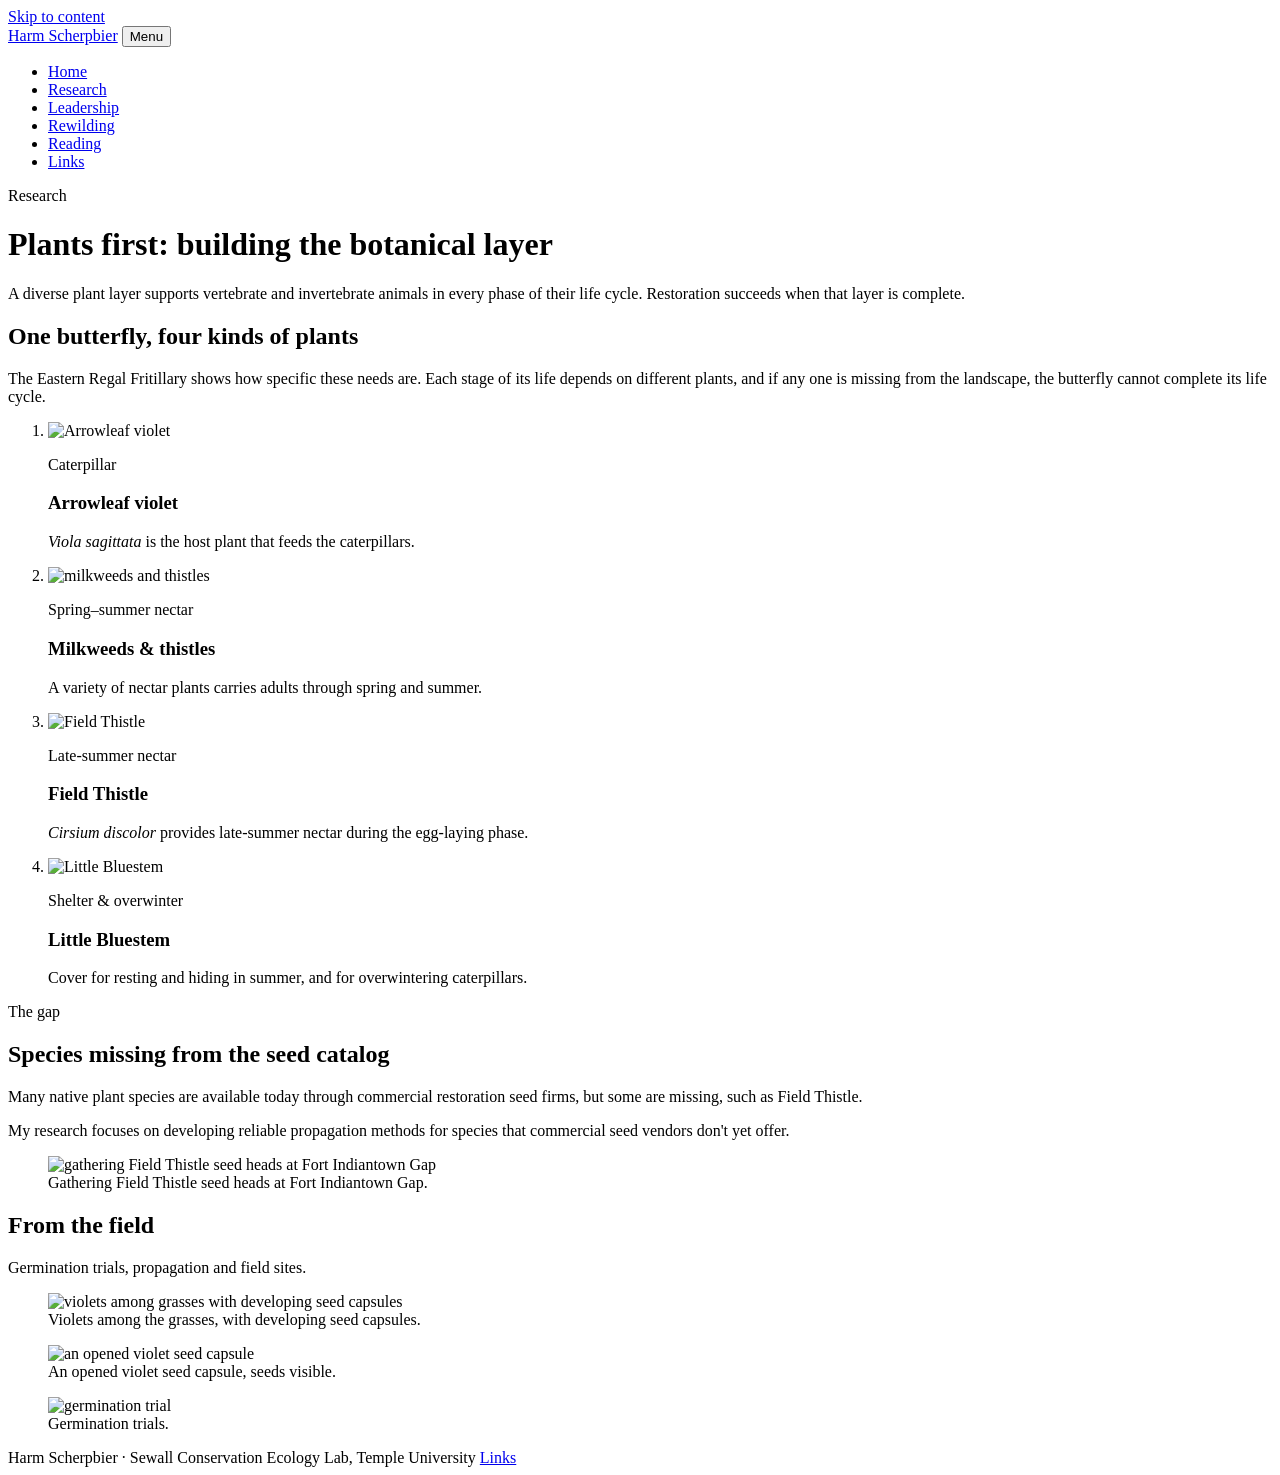
==== research.html @ 23e5254d "Add files via upload" ====
<!doctype html>
<html lang="en">
<head>
  <meta charset="utf-8">
  <meta name="viewport" content="width=device-width, initial-scale=1">
  <title>Research · Harm Scherpbier</title>
  <meta name="description" content="Research on the botanical layer in landscape restoration, built around the life cycle of the Eastern Regal Fritillary.">
  <link rel="preconnect" href="https://fonts.googleapis.com">
  <link rel="preconnect" href="https://fonts.gstatic.com" crossorigin>
  <link href="https://fonts.googleapis.com/css2?family=Lora:ital,wght@0,500;0,600;1,500&family=Source+Sans+3:ital,wght@0,400;0,600;0,700;1,400&display=swap" rel="stylesheet">
  <link rel="stylesheet" href="css/style.css">
</head>
<body>
  <a class="skip" href="#main">Skip to content</a>
  <header class="site-header">
    <div class="wrap">
      <a class="brand" href="index.html">Harm Scherpbier</a>
      <button class="nav-toggle" aria-expanded="false" aria-controls="site-nav">Menu</button>
      <nav class="nav" id="site-nav" aria-label="Main">
        <ul>
        <li><a href="index.html">Home</a></li>
        <li><a href="research.html" aria-current="page">Research</a></li>
        <li><a href="leadership.html">Leadership</a></li>
        <li><a href="rewilding.html">Rewilding</a></li>
        <li><a href="reading.html">Reading</a></li>
        <li><a href="links.html">Links</a></li>
        </ul>
      </nav>
    </div>
  </header>
  <main id="main">
    <div class="page-hero">
      <div class="wrap">
        <p class="eyebrow">Research</p>
        <h1>Plants first: building the botanical layer</h1>
        <p class="lede">A diverse plant layer supports vertebrate and invertebrate animals in every phase of their life cycle. Restoration succeeds when that layer is complete.</p>
      </div>
    </div>

    <section>
      <div class="wrap">
        <div class="prose">
          <h2>One butterfly, four kinds of plants</h2>
          <p>The Eastern Regal Fritillary shows how specific these needs are. Each stage of its life depends on different plants, and if any one is missing from the landscape, the butterfly cannot complete its life cycle.</p>
        </div>
        <ol class="lifecycle">
          <li>
            <div class="photo" data-label="Photo to add: Arrowleaf violet"><img src="images/violet.jpg" alt="Arrowleaf violet" loading="lazy"></div>
            <p class="stage">Caterpillar</p>
            <h3>Arrowleaf violet</h3>
            <p><em>Viola sagittata</em> is the host plant that feeds the caterpillars.</p>
          </li>
          <li>
            <div class="photo" data-label="Photo to add: milkweeds and thistles"><img src="images/milkweed-thistle.jpg" alt="milkweeds and thistles" loading="lazy"></div>
            <p class="stage">Spring–summer nectar</p>
            <h3>Milkweeds &amp; thistles</h3>
            <p>A variety of nectar plants carries adults through spring and summer.</p>
          </li>
          <li>
            <div class="photo" data-label="Photo to add: Field Thistle"><img src="images/field-thistle.jpg" alt="Field Thistle" loading="lazy"></div>
            <p class="stage">Late-summer nectar</p>
            <h3>Field Thistle</h3>
            <p><em>Cirsium discolor</em> provides late-summer nectar during the egg-laying phase.</p>
          </li>
          <li>
            <div class="photo" data-label="Photo to add: Little Bluestem"><img src="images/little-bluestem.jpg" alt="Little Bluestem" loading="lazy"></div>
            <p class="stage">Shelter &amp; overwinter</p>
            <h3>Little Bluestem</h3>
            <p>Cover for resting and hiding in summer, and for overwintering caterpillars.</p>
          </li>
        </ol>
      </div>
    </section>

    <section class="tint">
      <div class="wrap grid-2">
        <div>
          <p class="eyebrow">The gap</p>
          <h2>Species missing from the seed catalog</h2>
          <div class="callout">
            <p>Many native plant species are available today through commercial restoration seed firms, but some are missing, such as Field Thistle.</p>
            <p style="margin:0">My research focuses on developing reliable propagation methods for species that commercial seed vendors don't yet offer.</p>
          </div>
        </div>
        <figure>
          <div class="photo " data-label="Photo to add: gathering Field Thistle seed heads at Fort Indiantown Gap"><img src="images/thistle-seed-collection.jpg" alt="gathering Field Thistle seed heads at Fort Indiantown Gap" loading="lazy"></div>
          <figcaption>Gathering Field Thistle seed heads at Fort Indiantown Gap.</figcaption>
        </figure>
      </div>
    </section>

    <section>
      <div class="wrap">
        <h2>From the field</h2>
        <p>Germination trials, propagation and field sites.</p>
        <div class="gallery">
          <figure>
          <div class="photo " data-label="Photo to add: violets among grasses with developing seed capsules"><img src="images/violet-seed-capsules-field.jpg" alt="violets among grasses with developing seed capsules" loading="lazy"></div>
          <figcaption>Violets among the grasses, with developing seed capsules.</figcaption>
        </figure>
          <figure>
          <div class="photo " data-label="Photo to add: an opened violet seed capsule"><img src="images/violet-seed-capsule-open.jpg" alt="an opened violet seed capsule" loading="lazy"></div>
          <figcaption>An opened violet seed capsule, seeds visible.</figcaption>
        </figure>
          <figure>
          <div class="photo " data-label="Photo to add: germination trial"><img src="images/germination-trial.jpg" alt="germination trial" loading="lazy"></div>
          <figcaption>Germination trials.</figcaption>
        </figure>
        </div>
      </div>
    </section>
  </main>
  <footer class="site-footer">
    <div class="wrap">
      <span>Harm Scherpbier · Sewall Conservation Ecology Lab, Temple University</span>
      <span><a href="links.html">Links</a></span>
    </div>
  </footer>
  <script src="js/main.js"></script>
</body>
</html>
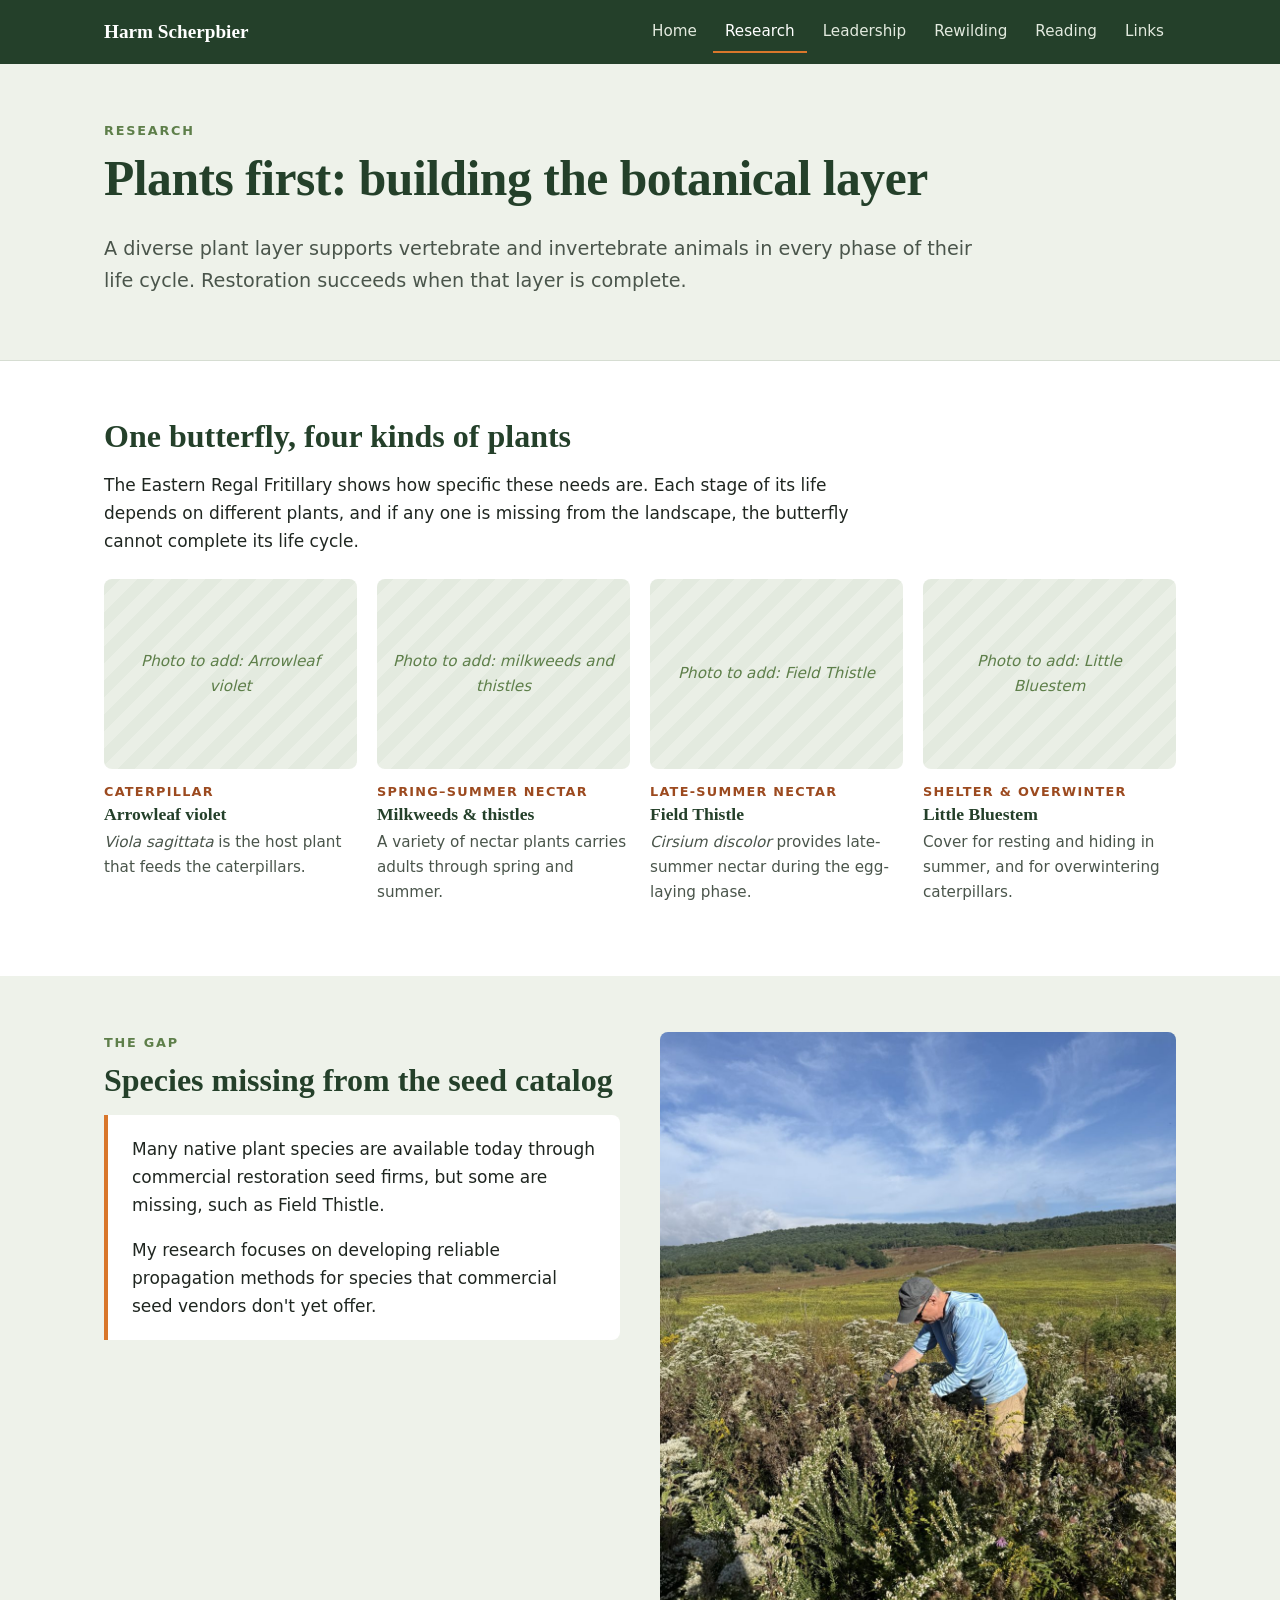
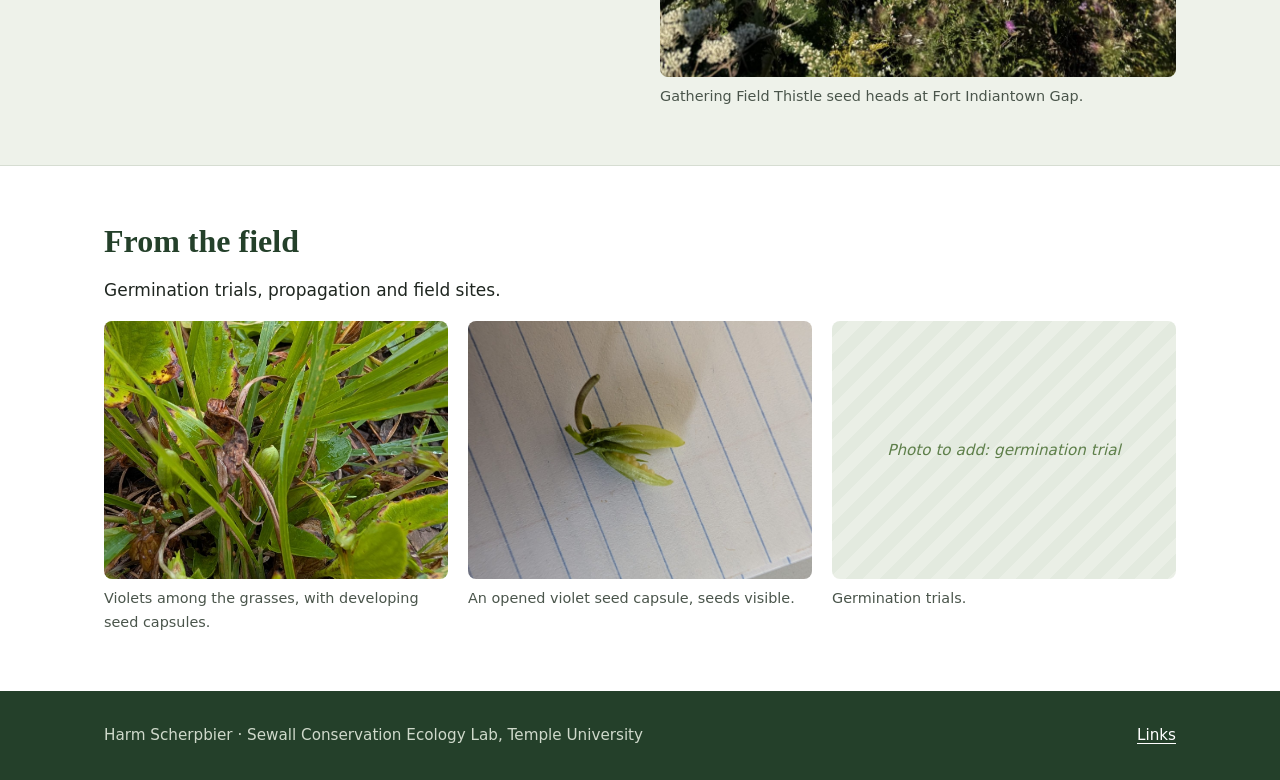
==== commit 273211f0: "Add Field Thistle seed collection photo to research page Co-Authored-By: Claude Opus 5.5 <noreply@an" ====
--- a/research.html
+++ b/research.html
@@ -83,7 +83,7 @@
           </div>
         </div>
         <figure>
-          <div class="photo " data-label="Photo to add: gathering Field Thistle seed heads at Fort Indiantown Gap"><img src="images/thistle-seed-collection.jpg" alt="gathering Field Thistle seed heads at Fort Indiantown Gap" loading="lazy"></div>
+          <div class="photo tall" data-label="Photo to add: gathering Field Thistle seed heads at Fort Indiantown Gap"><img src="images/thistle-seed-collection.jpg" alt="Harm Scherpbier collecting Field Thistle seed heads in a flowering meadow at Fort Indiantown Gap, with forested ridges behind" loading="lazy" style="object-position: 50% 55%"></div>
           <figcaption>Gathering Field Thistle seed heads at Fort Indiantown Gap.</figcaption>
         </figure>
       </div>
--- a/css/style.css
+++ b/css/style.css
@@ -0,0 +1,196 @@
+/* Harm Scherpbier — research website
+   Palette from the design concept: eastern prairie, Little Bluestem, Regal Fritillary */
+:root {
+  --forest: #24402A;
+  --bluestem: #5E7F4A;
+  --rust: #9C4A1F;
+  --fritillary: #D9772B;
+  --fritillary-dark: #B35E1C;
+  --mist: #EEF2EA;
+  --ink: #1F2620;
+  --ink-soft: #4A554B;
+  --paper: #FFFFFF;
+  --line: #D6DDD2;
+  --serif: "Lora", Cambria, Georgia, serif;
+  --sans: "Source Sans 3", "Source Sans Pro", Calibri, "Segoe UI", system-ui, sans-serif;
+  --wrap: 1120px;
+}
+
+*, *::before, *::after { box-sizing: border-box; }
+html { scroll-behavior: smooth; }
+body {
+  margin: 0;
+  font-family: var(--sans);
+  font-size: 1.0625rem;
+  line-height: 1.65;
+  color: var(--ink);
+  background: var(--paper);
+  -webkit-font-smoothing: antialiased;
+}
+img { max-width: 100%; display: block; }
+a { color: var(--rust); text-underline-offset: 3px; }
+a:hover { color: var(--fritillary-dark); }
+em, i { font-style: italic; }
+
+h1, h2, h3 {
+  font-family: var(--serif);
+  color: var(--forest);
+  line-height: 1.2;
+  font-weight: 600;
+  margin: 0 0 .5em;
+}
+h1 { font-size: clamp(2rem, 4.5vw, 3.1rem); letter-spacing: -.01em; }
+h2 { font-size: clamp(1.5rem, 3vw, 2rem); }
+h3 { font-size: 1.25rem; }
+p { margin: 0 0 1em; }
+
+.wrap { max-width: var(--wrap); margin: 0 auto; padding: 0 24px; }
+.skip { position: absolute; left: -9999px; }
+.skip:focus { left: 16px; top: 12px; background: var(--paper); padding: 8px 12px; z-index: 10; }
+
+/* ---------- Header / nav ---------- */
+.site-header {
+  background: var(--forest);
+  color: #fff;
+  position: sticky; top: 0; z-index: 5;
+}
+.site-header .wrap {
+  display: flex; align-items: center; justify-content: space-between;
+  gap: 16px; min-height: 64px;
+}
+.brand {
+  font-family: var(--serif); font-size: 1.2rem; font-weight: 600;
+  color: #fff; text-decoration: none; white-space: nowrap;
+}
+.brand:hover { color: #fff; }
+.nav ul { list-style: none; display: flex; gap: 4px; margin: 0; padding: 0; flex-wrap: wrap; }
+.nav a {
+  color: #E3EADF; text-decoration: none; font-size: .95rem;
+  padding: 8px 12px; border-radius: 4px; display: block;
+}
+.nav a:hover { background: rgba(255,255,255,.08); color: #fff; }
+.nav a[aria-current="page"] { color: #fff; box-shadow: inset 0 -2px 0 var(--fritillary); border-radius: 0; }
+.nav-toggle {
+  display: none; background: none; border: 1px solid rgba(255,255,255,.4);
+  color: #fff; font: inherit; padding: 6px 12px; border-radius: 4px; cursor: pointer;
+}
+
+@media (max-width: 820px) {
+  .nav-toggle { display: block; }
+  .nav { display: none; position: absolute; left: 0; right: 0; top: 64px; background: var(--forest); padding: 8px 16px 16px; }
+  .nav.open { display: block; }
+  .nav ul { flex-direction: column; }
+  .nav a[aria-current="page"] { box-shadow: inset 3px 0 0 var(--fritillary); }
+}
+
+/* ---------- Page hero ---------- */
+.page-hero { background: var(--mist); padding: 56px 0 44px; border-bottom: 1px solid var(--line); }
+.eyebrow {
+  font-size: .8rem; letter-spacing: .14em; text-transform: uppercase;
+  color: var(--bluestem); font-weight: 700; margin-bottom: .6em;
+}
+.lede { font-size: 1.2rem; color: var(--ink-soft); max-width: 46em; }
+
+.home-hero { padding: 64px 0; background: var(--mist); }
+.home-hero .wrap { display: grid; grid-template-columns: 1.15fr .85fr; gap: 48px; align-items: center; }
+.home-hero .role { color: var(--ink-soft); font-size: 1.1rem; }
+@media (max-width: 820px) { .home-hero .wrap { grid-template-columns: 1fr; gap: 28px; } }
+
+/* ---------- Sections ---------- */
+section { padding: 56px 0; }
+section + section { border-top: 1px solid var(--line); }
+section.tint { background: var(--mist); border-top: none; }
+.prose { max-width: 44em; }
+.grid-2 { display: grid; grid-template-columns: 1fr 1fr; gap: 40px; align-items: start; }
+.grid-3 { display: grid; grid-template-columns: repeat(3, 1fr); gap: 28px; }
+@media (max-width: 820px) { .grid-2, .grid-3 { grid-template-columns: 1fr; } }
+
+.card {
+  background: var(--paper); border: 1px solid var(--line);
+  border-radius: 8px; padding: 24px;
+}
+.card .tag { font-size: .8rem; letter-spacing: .1em; text-transform: uppercase; color: var(--rust); font-weight: 700; }
+
+.btn {
+  display: inline-block; background: var(--fritillary); color: #fff;
+  text-decoration: none; padding: 10px 20px; border-radius: 4px; font-weight: 600;
+}
+.btn:hover { background: var(--fritillary-dark); color: #fff; }
+.more { font-weight: 600; text-decoration: none; }
+.more::after { content: " →"; }
+
+/* ---------- Photos (with placeholder until the file exists) ---------- */
+figure { margin: 0; }
+.photo {
+  position: relative; border-radius: 8px; overflow: hidden;
+  background: repeating-linear-gradient(135deg, #E3EADF 0 12px, #EAEFE6 12px 24px);
+  aspect-ratio: 4 / 3;
+}
+.photo.tall { aspect-ratio: 4 / 5; }
+.photo.wide { aspect-ratio: 16 / 7; }
+.photo.book-cover { aspect-ratio: 2 / 3; max-width: 260px; border-radius: 3px; box-shadow: 0 10px 28px rgba(31,38,32,.22); }
+.photo img { width: 100%; height: 100%; object-fit: cover; }
+.photo.missing::before {
+  content: attr(data-label);
+  position: absolute; inset: 0; display: flex; align-items: center; justify-content: center;
+  text-align: center; padding: 16px; color: var(--bluestem); font-size: .95rem; font-style: italic;
+}
+figcaption { font-size: .9rem; color: var(--ink-soft); margin-top: 8px; }
+
+/* ---------- Life-cycle strip (Research page) ---------- */
+.lifecycle { padding: 0; margin: 24px 0 0; display: grid; grid-template-columns: repeat(4, 1fr); gap: 20px; counter-reset: stage; }
+.lifecycle li { list-style: none; }
+.lifecycle .stage {
+  font-size: .8rem; letter-spacing: .1em; text-transform: uppercase;
+  color: var(--rust); font-weight: 700; margin: 12px 0 2px;
+}
+.lifecycle h3 { font-size: 1.1rem; margin-bottom: .25em; }
+.lifecycle p { font-size: .95rem; color: var(--ink-soft); }
+@media (max-width: 900px) { .lifecycle { grid-template-columns: 1fr 1fr; } }
+@media (max-width: 520px) { .lifecycle { grid-template-columns: 1fr; } }
+
+.callout {
+  border-left: 4px solid var(--fritillary); background: var(--paper);
+  padding: 20px 24px; border-radius: 0 8px 8px 0;
+}
+.gallery { display: grid; grid-template-columns: repeat(3, 1fr); gap: 20px; }
+@media (max-width: 820px) { .gallery { grid-template-columns: 1fr 1fr; } }
+@media (max-width: 520px) { .gallery { grid-template-columns: 1fr; } }
+
+/* ---------- Leadership roles ---------- */
+.role-head { display: flex; flex-wrap: wrap; align-items: baseline; gap: 4px 16px; margin-bottom: .5em; }
+.role-head h2 { margin: 0; }
+.role-title { color: var(--rust); font-weight: 600; }
+
+/* ---------- Restoration & rewilding diagram ---------- */
+.venn { display: flex; justify-content: center; margin: 8px 0 32px; }
+.venn svg { width: min(520px, 100%); height: auto; }
+
+/* ---------- Reading list ---------- */
+.filters { display: flex; flex-wrap: wrap; gap: 8px; margin-bottom: 28px; }
+.filters button {
+  font: inherit; font-size: .95rem; cursor: pointer;
+  border: 1px solid var(--line); background: var(--paper); color: var(--ink);
+  padding: 6px 14px; border-radius: 999px;
+}
+.filters button[aria-pressed="true"] { background: var(--forest); color: #fff; border-color: var(--forest); }
+.books { display: grid; grid-template-columns: repeat(2, 1fr); gap: 20px; list-style: none; padding: 0; margin: 0; }
+@media (max-width: 720px) { .books { grid-template-columns: 1fr; } }
+.book { border: 1px solid var(--line); border-radius: 8px; padding: 20px 22px; background: var(--paper); }
+.book[hidden] { display: none; }
+.book h3 { font-size: 1.15rem; margin-bottom: .15em; }
+.book .meta { color: var(--ink-soft); font-size: .95rem; margin-bottom: .6em; }
+.book p { margin: 0; font-size: .98rem; }
+.book .topics { margin-top: 12px; display: flex; gap: 6px; flex-wrap: wrap; }
+.book .topics span { font-size: .78rem; background: var(--mist); color: var(--forest); padding: 2px 10px; border-radius: 999px; }
+
+/* ---------- Links page ---------- */
+.link-list { list-style: none; padding: 0; margin: 0; display: grid; gap: 20px; }
+.link-list li { border: 1px solid var(--line); border-radius: 8px; padding: 22px 24px; }
+.link-list h3 { margin-bottom: .25em; }
+.link-list p { color: var(--ink-soft); margin-bottom: .5em; }
+
+/* ---------- Footer ---------- */
+.site-footer { background: var(--forest); color: #CFD9CB; padding: 32px 0; font-size: .95rem; }
+.site-footer a { color: #fff; }
+.site-footer .wrap { display: flex; flex-wrap: wrap; justify-content: space-between; gap: 12px; }
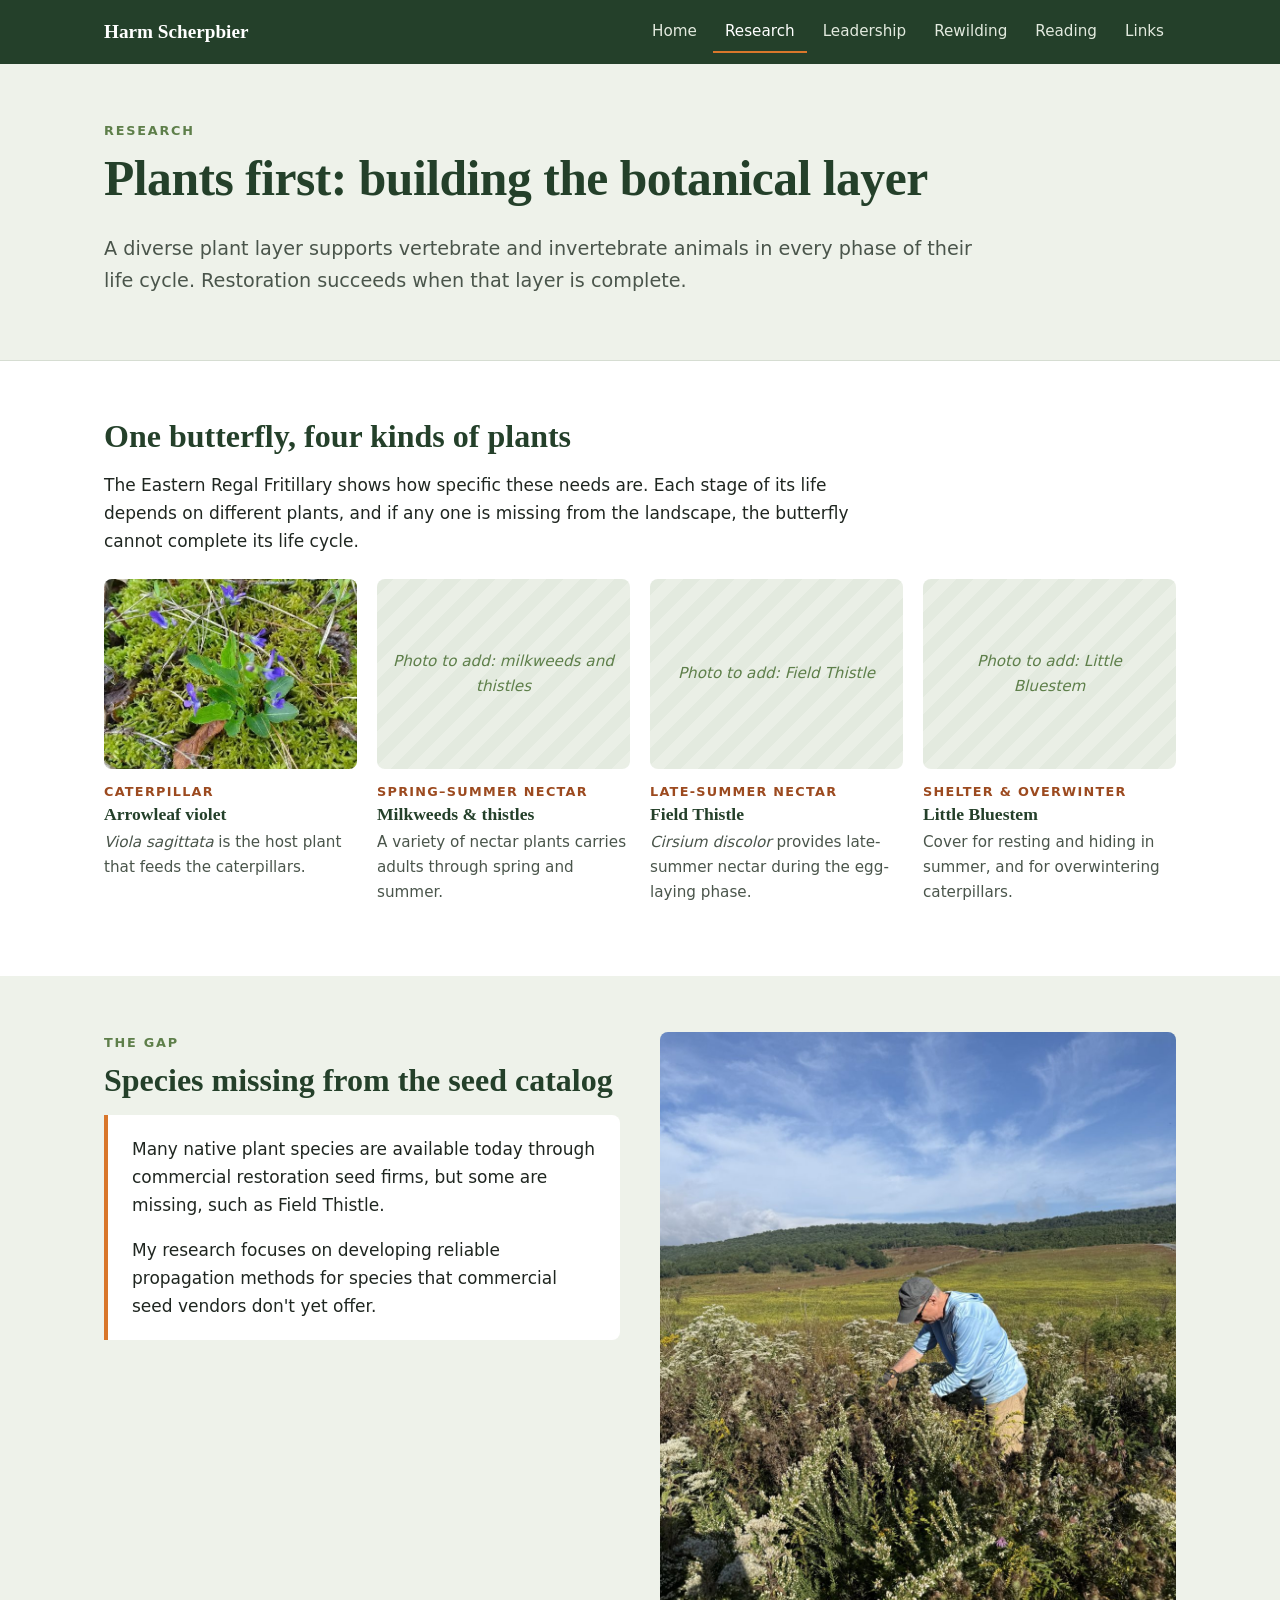
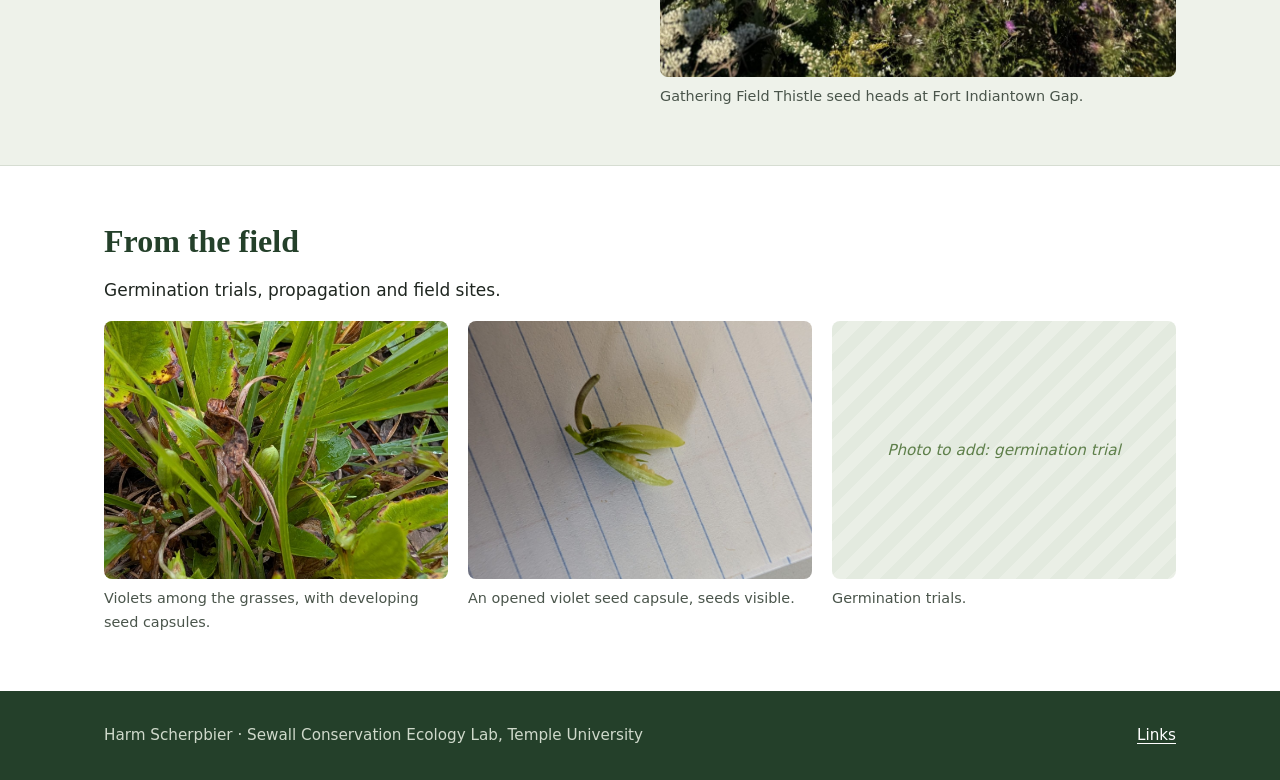
==== commit 6ab01150: "Add arrowleaf violet photo to research page Co-Authored-By: Claude Opus 5.5 <noreply@anthropic.com> " ====
--- a/research.html
+++ b/research.html
@@ -45,7 +45,7 @@
         </div>
         <ol class="lifecycle">
           <li>
-            <div class="photo" data-label="Photo to add: Arrowleaf violet"><img src="images/violet.jpg" alt="Arrowleaf violet" loading="lazy"></div>
+            <div class="photo" data-label="Photo to add: Arrowleaf violet"><img src="images/violet.jpg" alt="Arrowleaf violet (Viola sagittata) in bloom, purple flowers among moss" loading="lazy" style="object-position: 50% 55%"></div>
             <p class="stage">Caterpillar</p>
             <h3>Arrowleaf violet</h3>
             <p><em>Viola sagittata</em> is the host plant that feeds the caterpillars.</p>
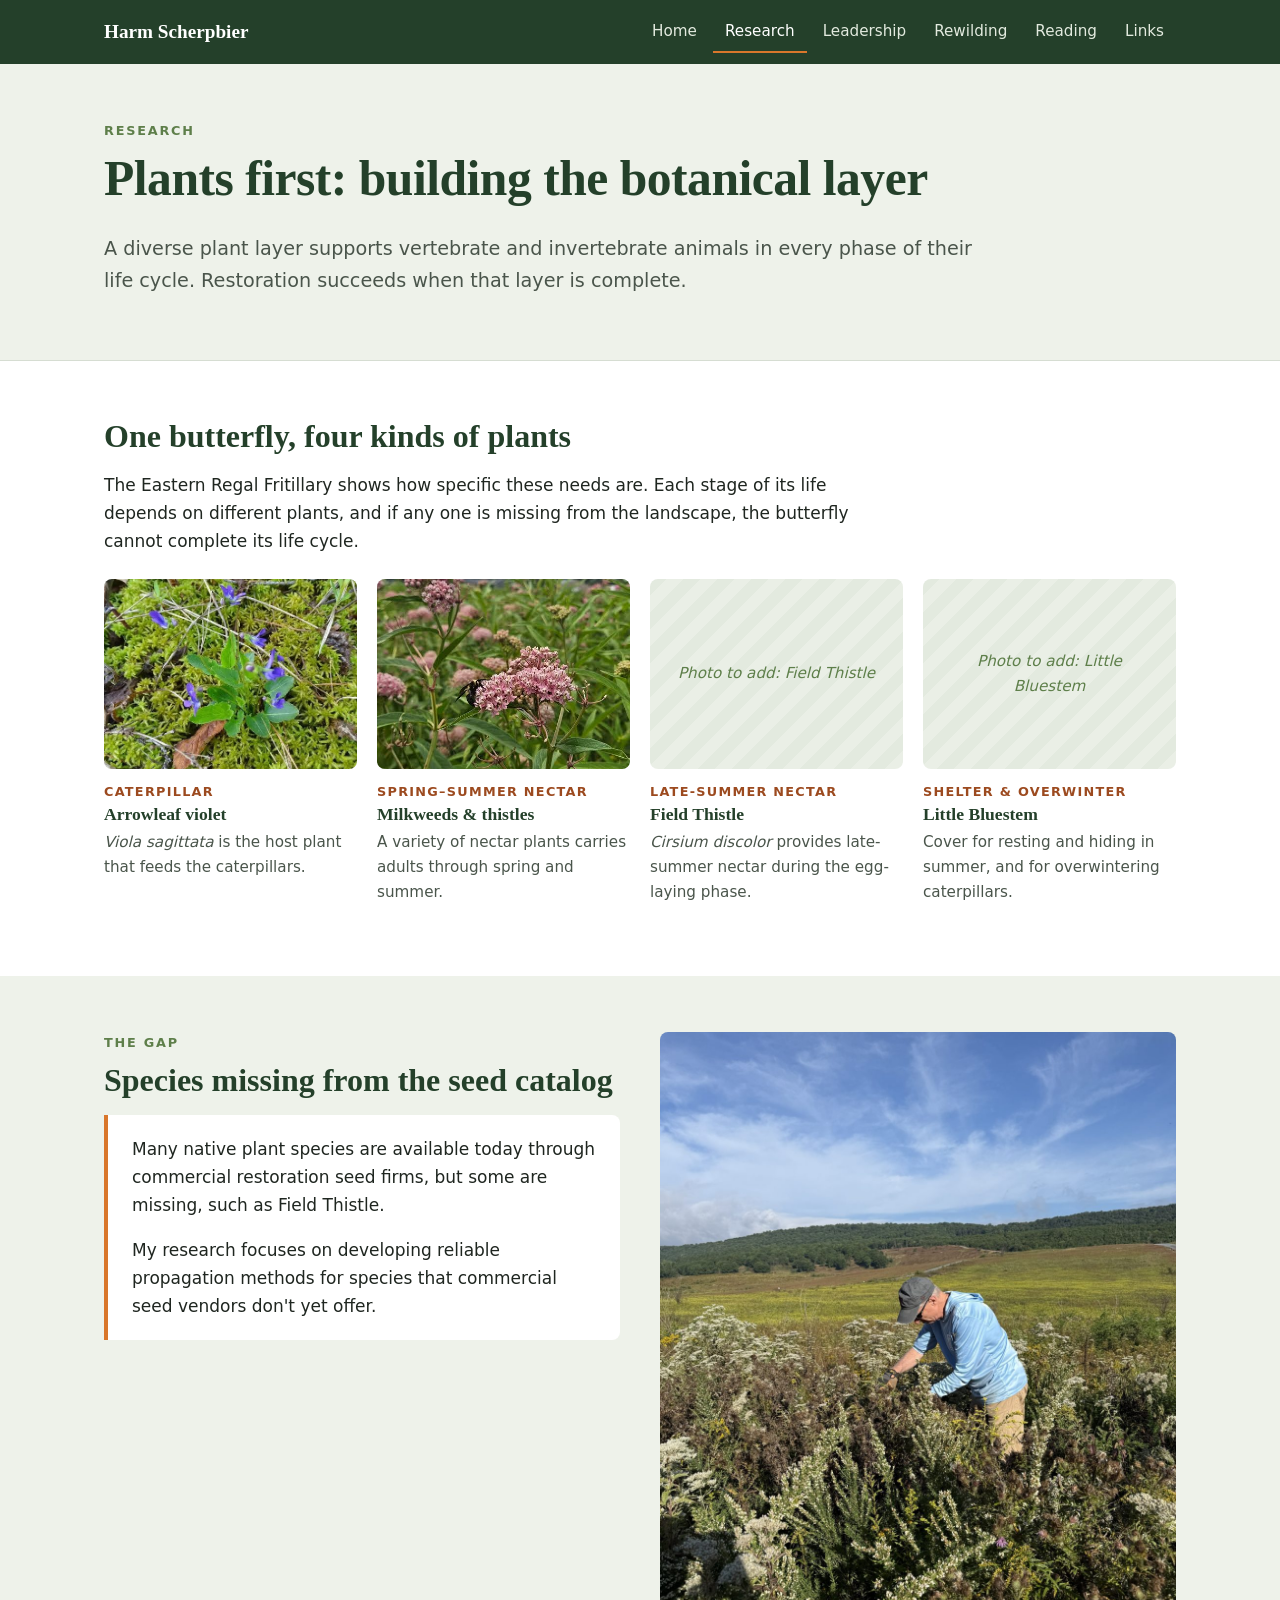
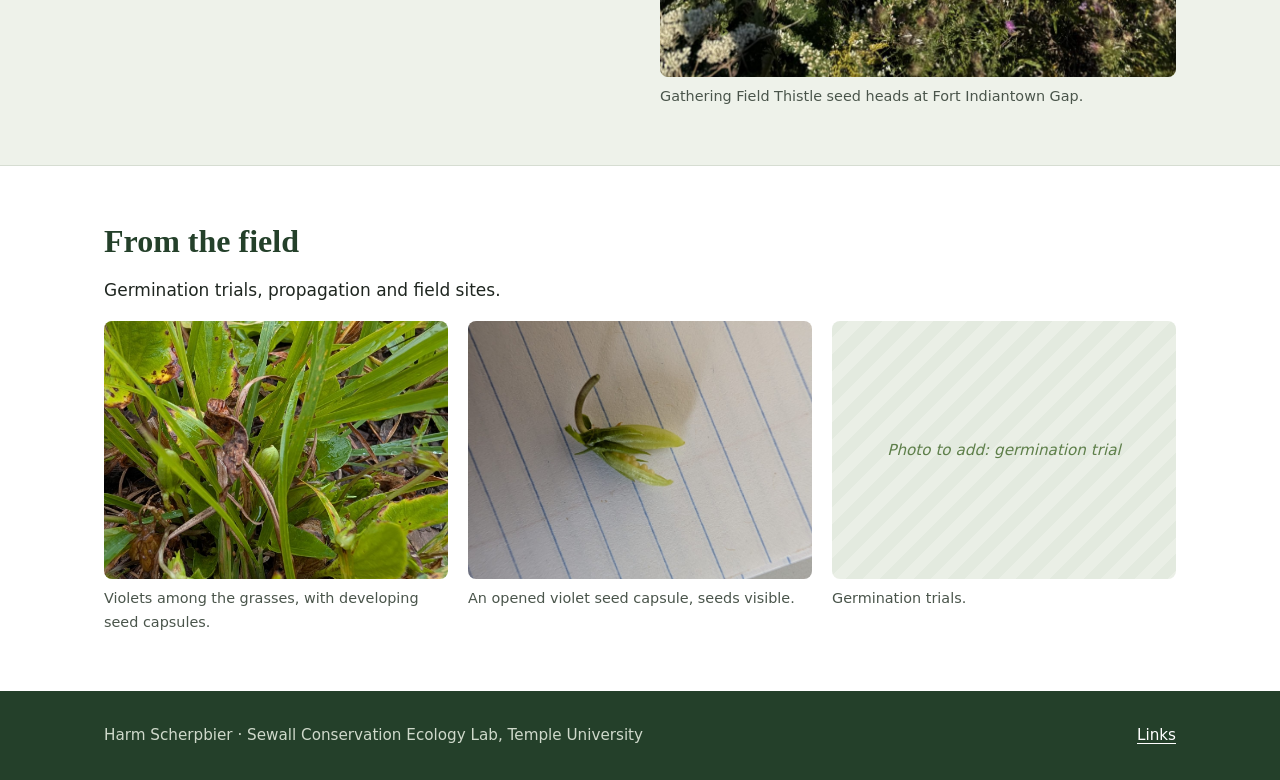
==== commit b4c316ac: "Add milkweed photo to research page Co-Authored-By: Claude Opus 5.5 <noreply@anthropic.com> Claude-S" ====
--- a/research.html
+++ b/research.html
@@ -51,7 +51,7 @@
             <p><em>Viola sagittata</em> is the host plant that feeds the caterpillars.</p>
           </li>
           <li>
-            <div class="photo" data-label="Photo to add: milkweeds and thistles"><img src="images/milkweed-thistle.jpg" alt="milkweeds and thistles" loading="lazy"></div>
+            <div class="photo" data-label="Photo to add: milkweeds and thistles"><img src="images/milkweed-thistle.jpg" alt="Pink milkweed flowers in a meadow, with a bumblebee feeding on nectar" loading="lazy" style="object-position: 50% 58%"></div>
             <p class="stage">Spring–summer nectar</p>
             <h3>Milkweeds &amp; thistles</h3>
             <p>A variety of nectar plants carries adults through spring and summer.</p>
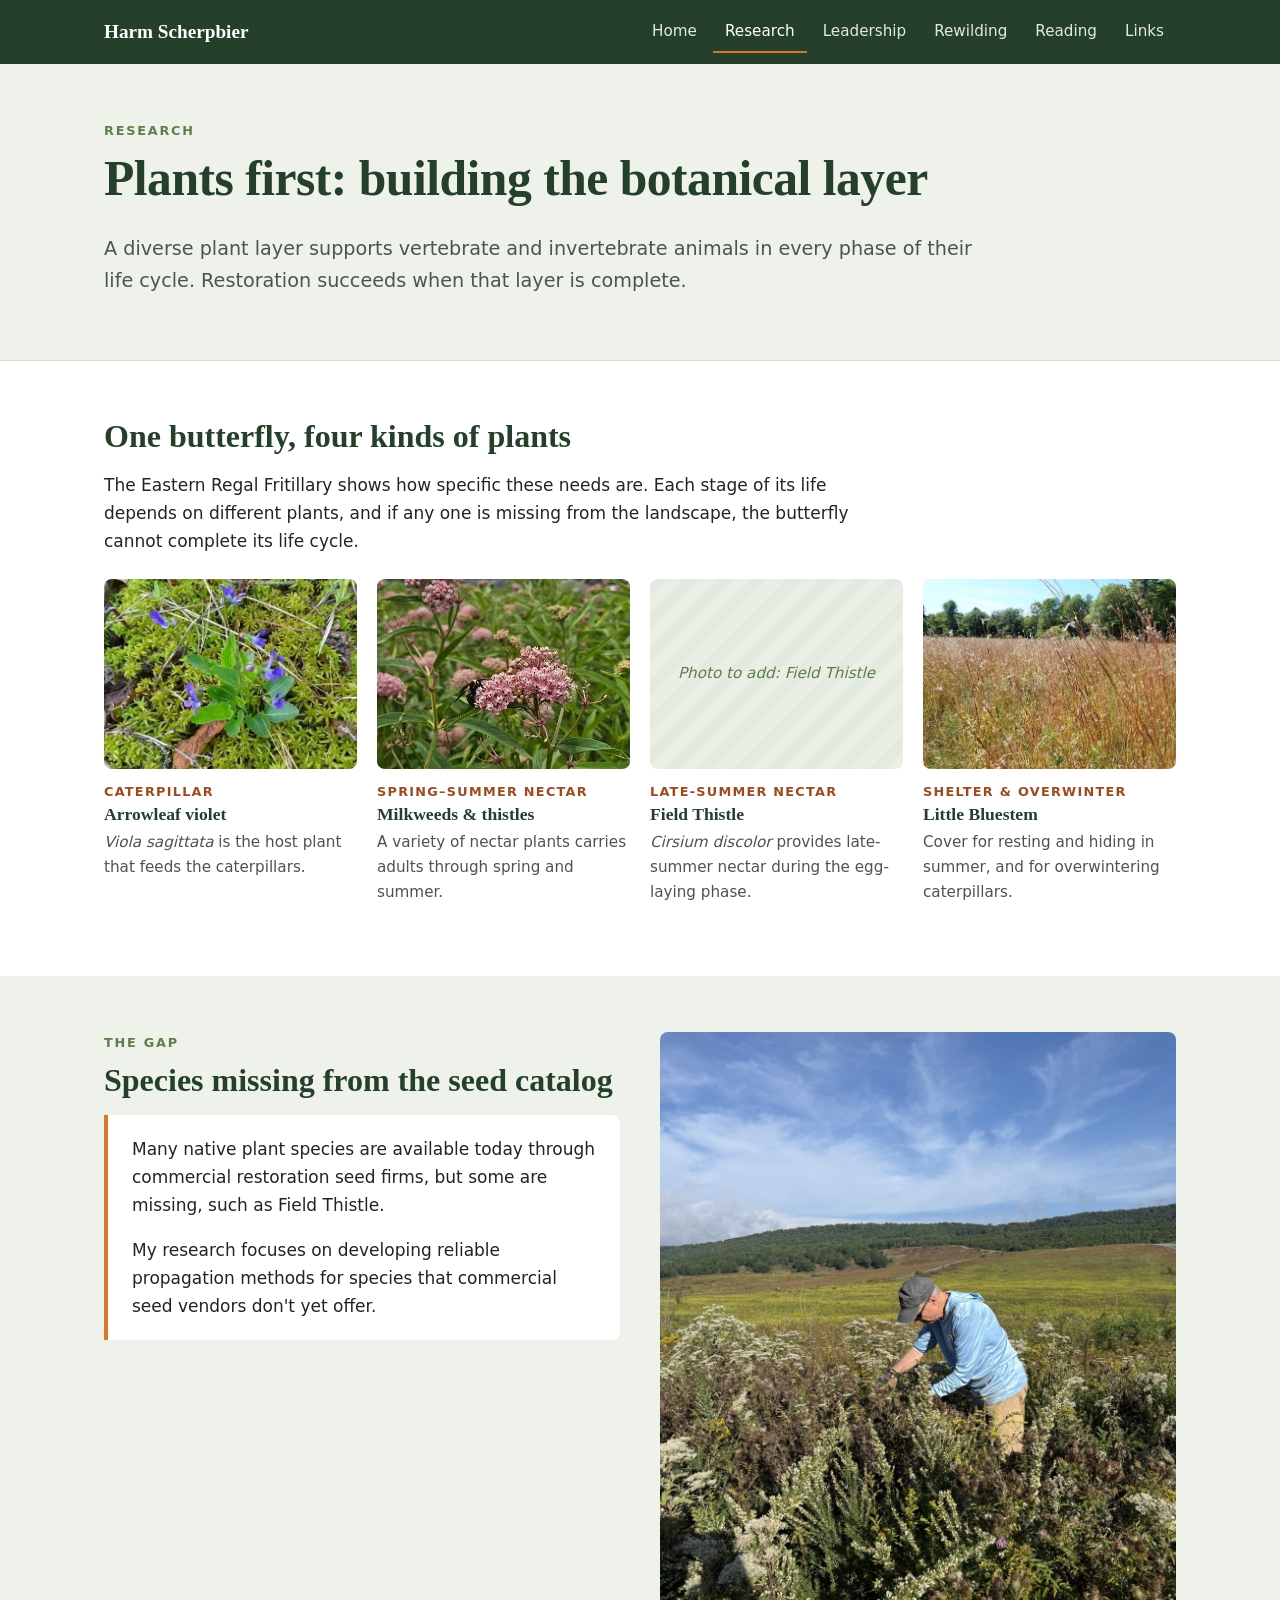
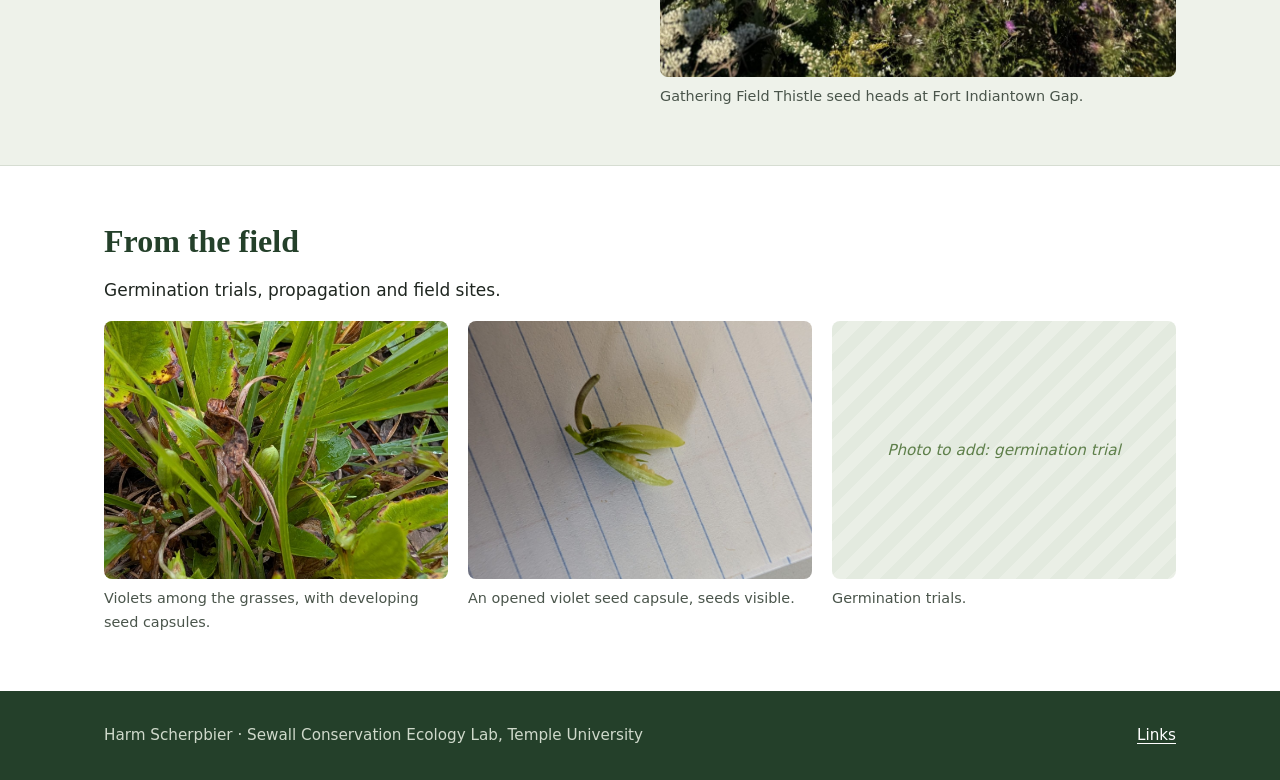
==== commit e4fd65e5: "Add Little Bluestem photo to research page Co-Authored-By: Claude Opus 5.5 <noreply@anthropic.com> C" ====
--- a/research.html
+++ b/research.html
@@ -63,7 +63,7 @@
             <p><em>Cirsium discolor</em> provides late-summer nectar during the egg-laying phase.</p>
           </li>
           <li>
-            <div class="photo" data-label="Photo to add: Little Bluestem"><img src="images/little-bluestem.jpg" alt="Little Bluestem" loading="lazy"></div>
+            <div class="photo" data-label="Photo to add: Little Bluestem"><img src="images/little-bluestem.jpg" alt="A meadow of Little Bluestem (Schizachyrium scoparium) with fluffy seed heads in late-summer color" loading="lazy" style="object-position: 50% 60%"></div>
             <p class="stage">Shelter &amp; overwinter</p>
             <h3>Little Bluestem</h3>
             <p>Cover for resting and hiding in summer, and for overwintering caterpillars.</p>
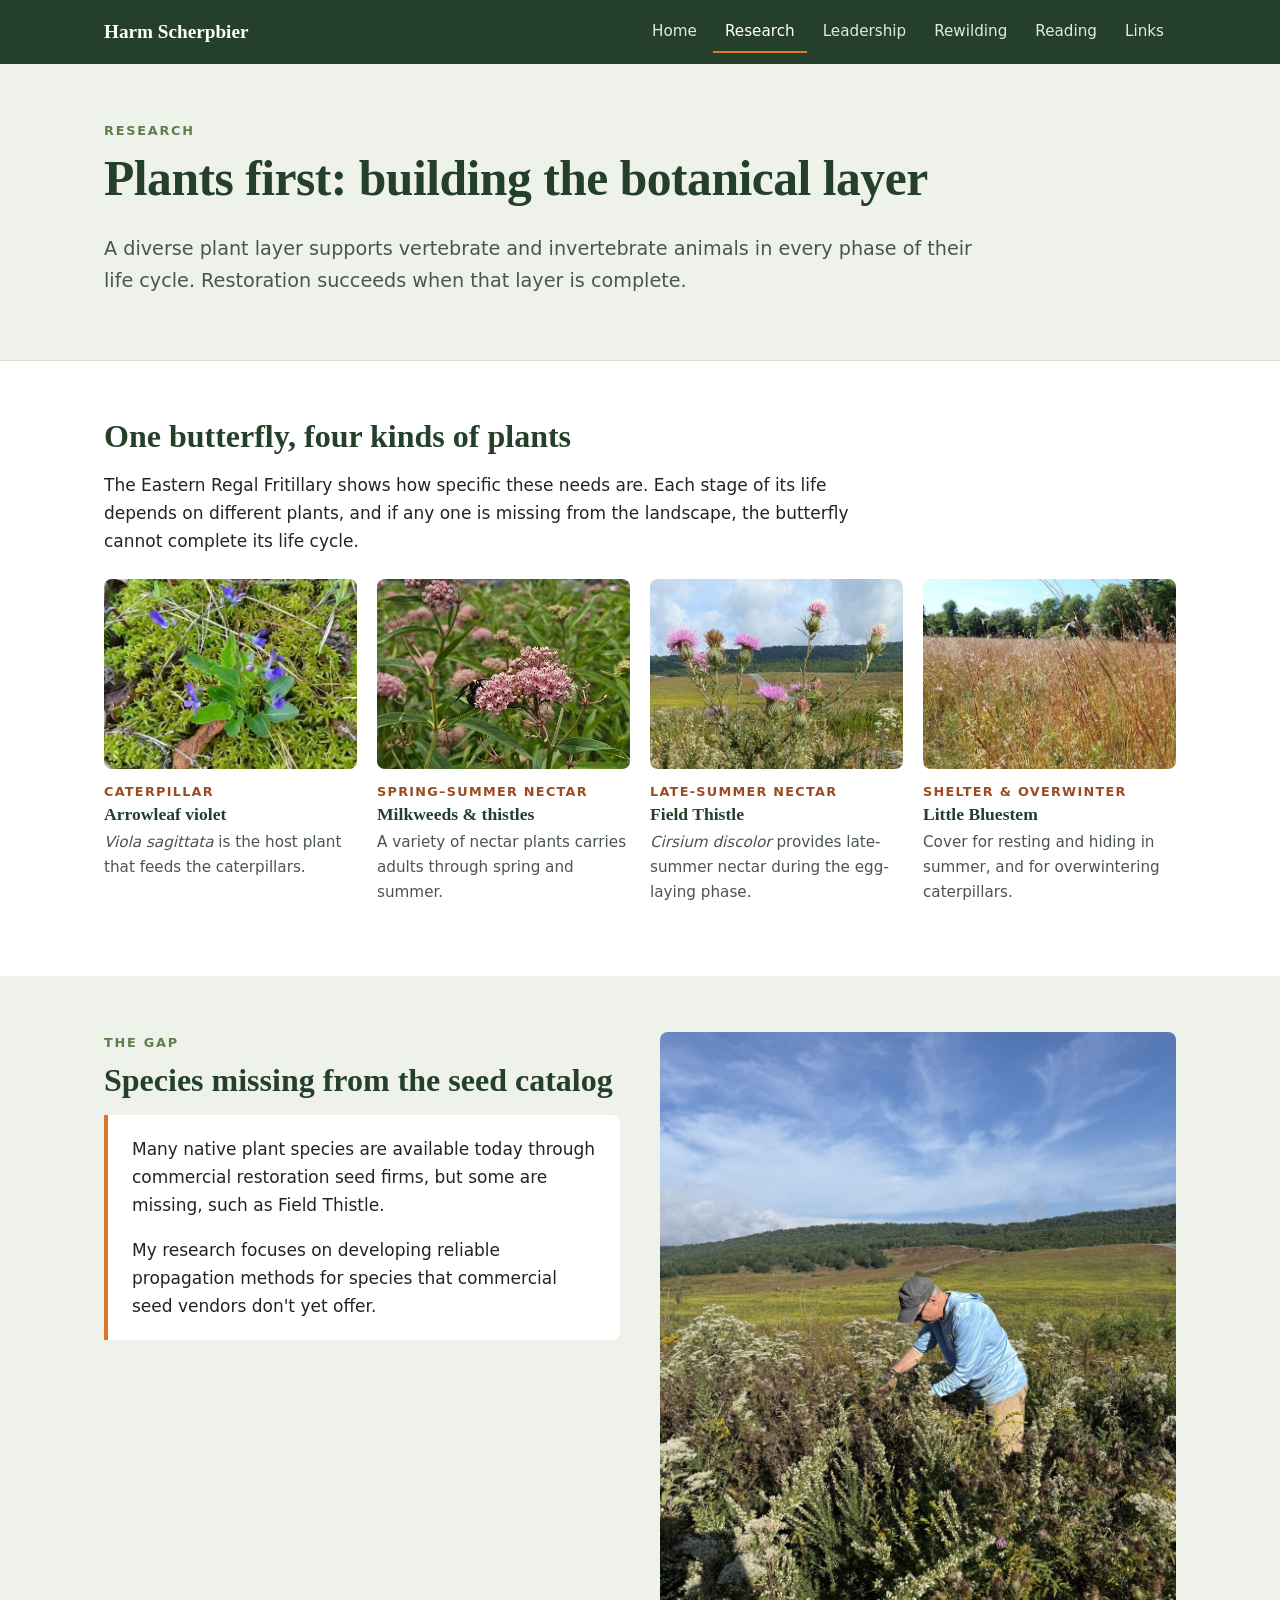
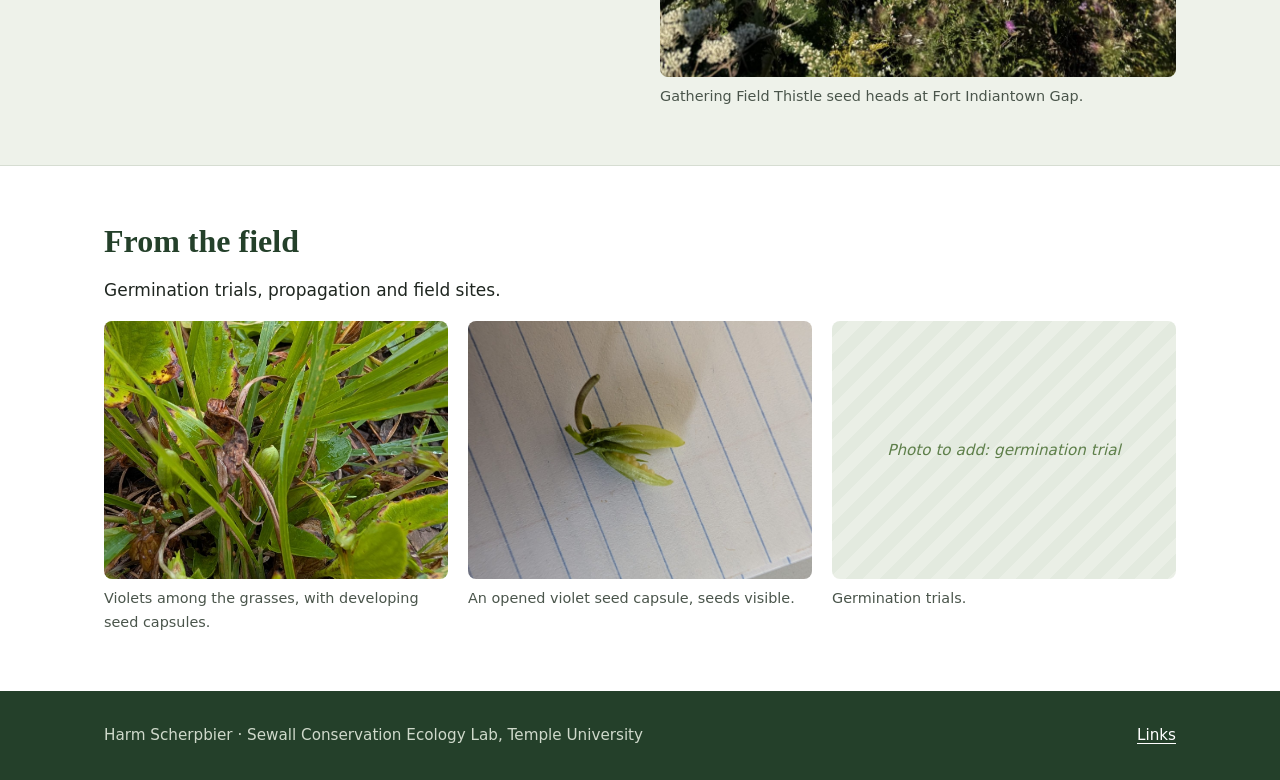
==== commit 2c078eeb: "Add Field Thistle photo to research page Co-Authored-By: Claude Opus 5.5 <noreply@anthropic.com> Cla" ====
--- a/research.html
+++ b/research.html
@@ -57,7 +57,7 @@
             <p>A variety of nectar plants carries adults through spring and summer.</p>
           </li>
           <li>
-            <div class="photo" data-label="Photo to add: Field Thistle"><img src="images/field-thistle.jpg" alt="Field Thistle" loading="lazy"></div>
+            <div class="photo" data-label="Photo to add: Field Thistle"><img src="images/field-thistle.jpg" alt="Field Thistle (Cirsium discolor) in bloom, pink flower heads above a late-summer meadow at Fort Indiantown Gap" loading="lazy"></div>
             <p class="stage">Late-summer nectar</p>
             <h3>Field Thistle</h3>
             <p><em>Cirsium discolor</em> provides late-summer nectar during the egg-laying phase.</p>
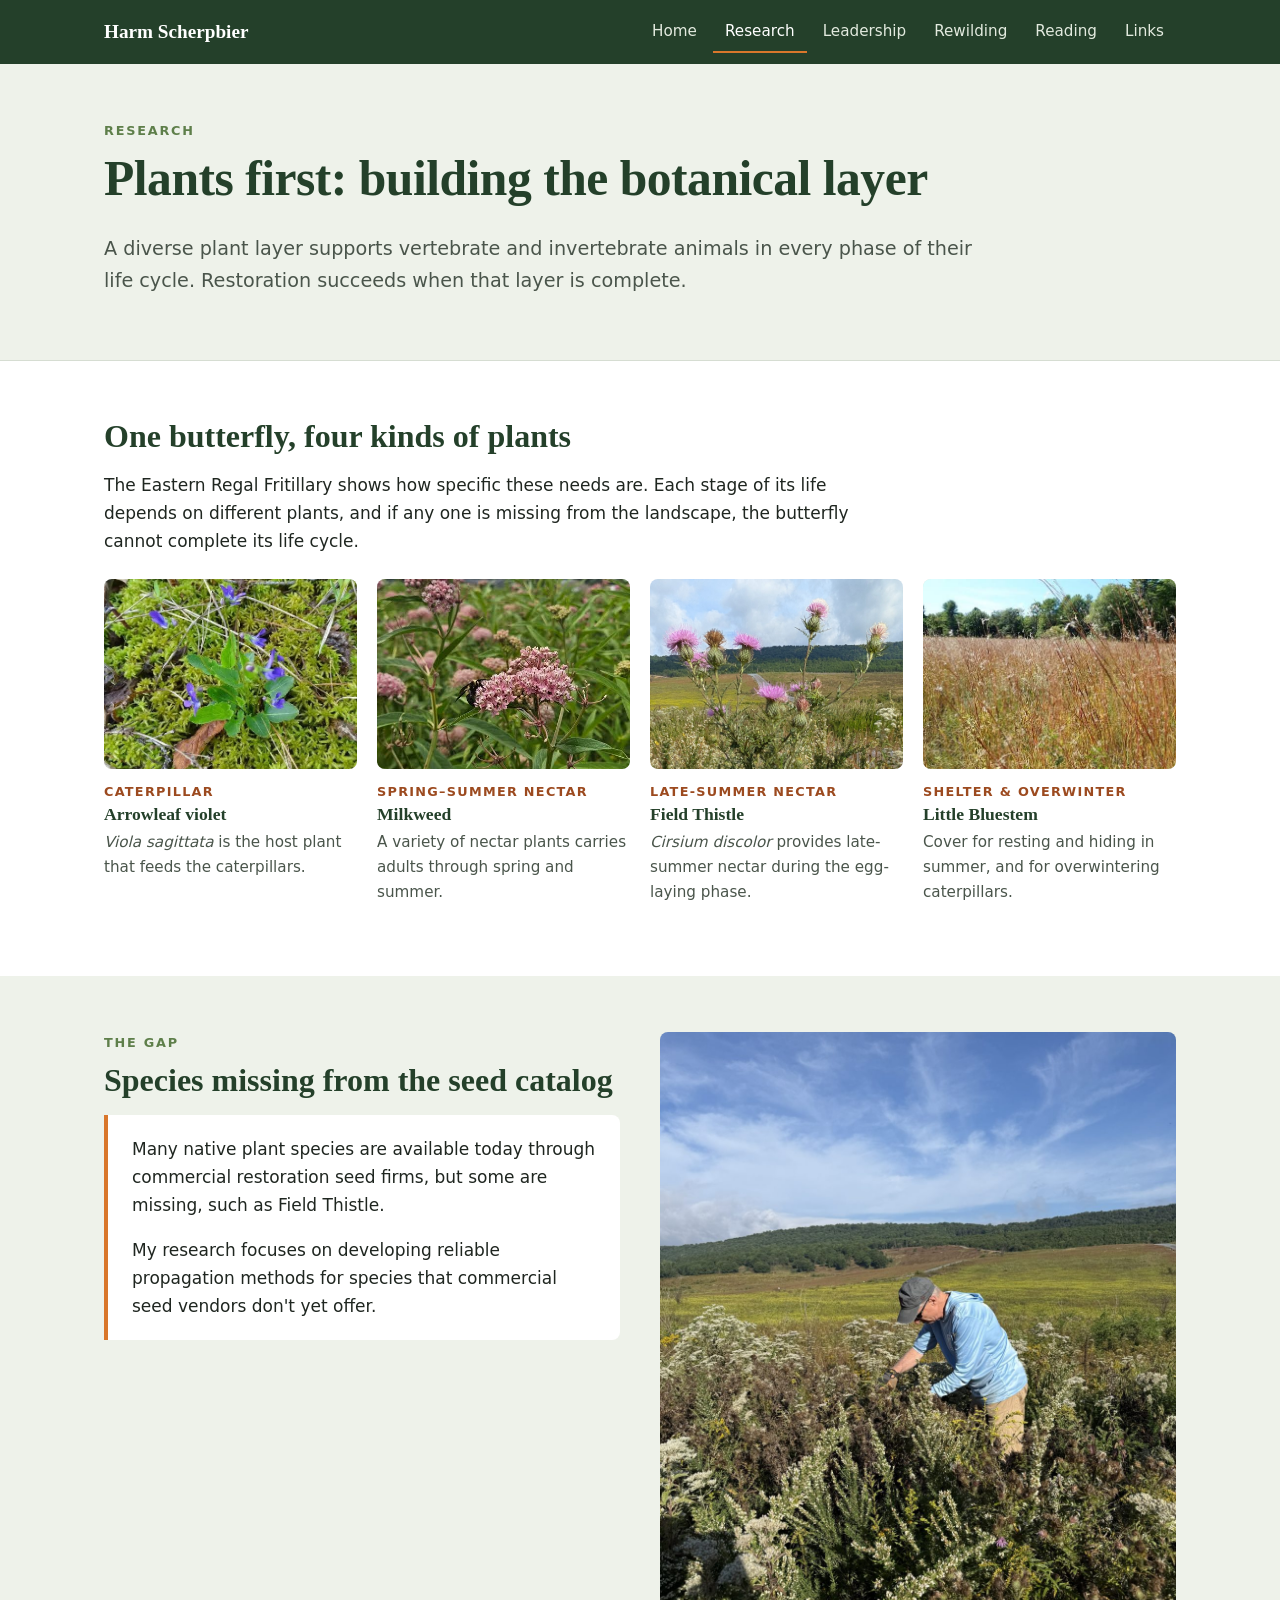
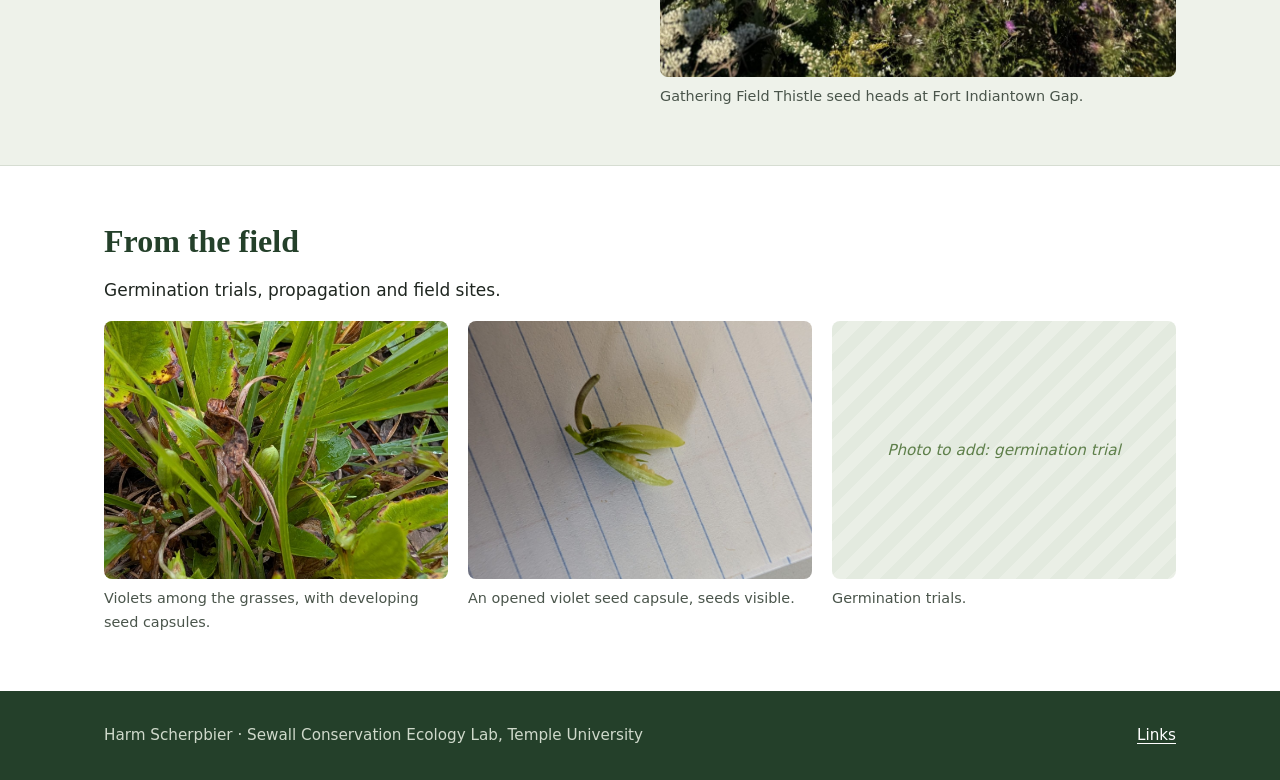
==== commit ed0f4a04: "Rename nectar card to Milkweed Co-Authored-By: Claude Opus 5.5 <noreply@anthropic.com> Claude-Sessio" ====
--- a/research.html
+++ b/research.html
@@ -51,9 +51,9 @@
             <p><em>Viola sagittata</em> is the host plant that feeds the caterpillars.</p>
           </li>
           <li>
-            <div class="photo" data-label="Photo to add: milkweeds and thistles"><img src="images/milkweed-thistle.jpg" alt="Pink milkweed flowers in a meadow, with a bumblebee feeding on nectar" loading="lazy" style="object-position: 50% 58%"></div>
+            <div class="photo" data-label="Photo to add: milkweed"><img src="images/milkweed-thistle.jpg" alt="Pink milkweed flowers in a meadow, with a bumblebee feeding on nectar" loading="lazy" style="object-position: 50% 58%"></div>
             <p class="stage">Spring–summer nectar</p>
-            <h3>Milkweeds &amp; thistles</h3>
+            <h3>Milkweed</h3>
             <p>A variety of nectar plants carries adults through spring and summer.</p>
           </li>
           <li>
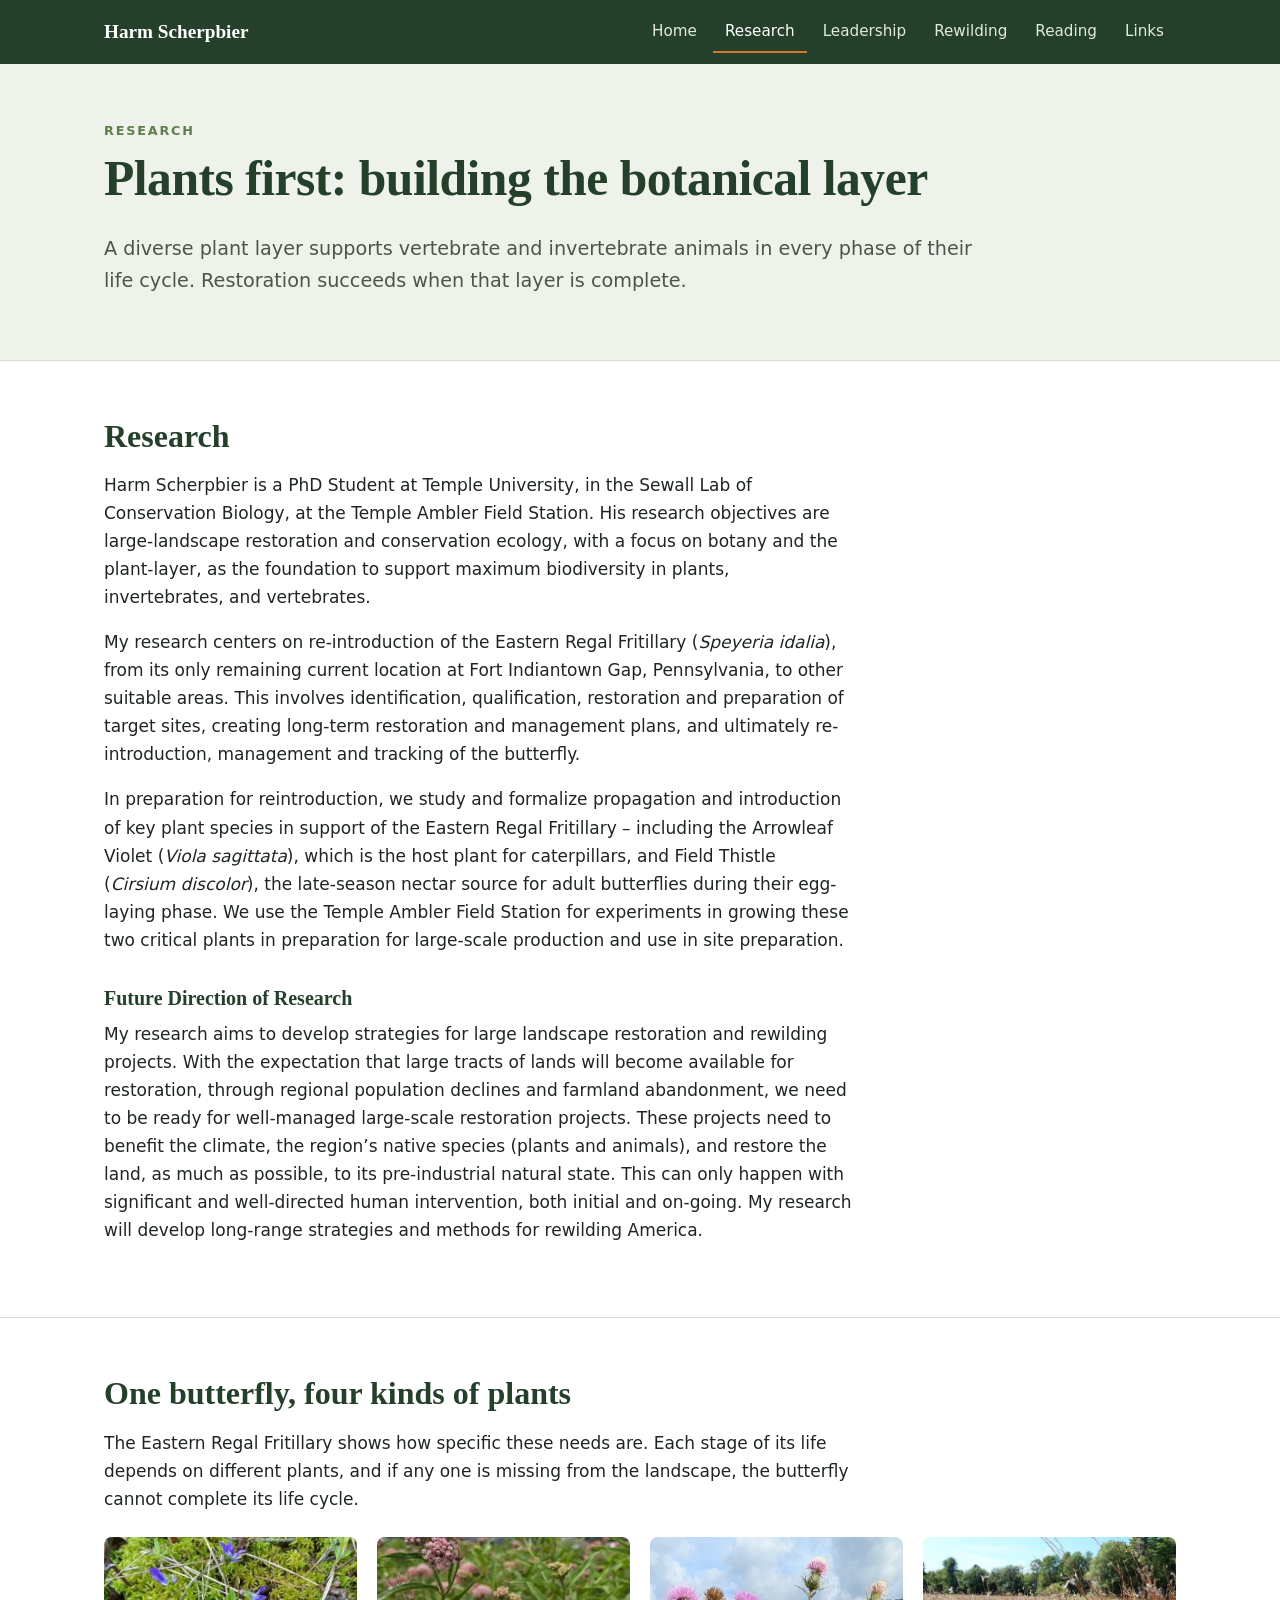
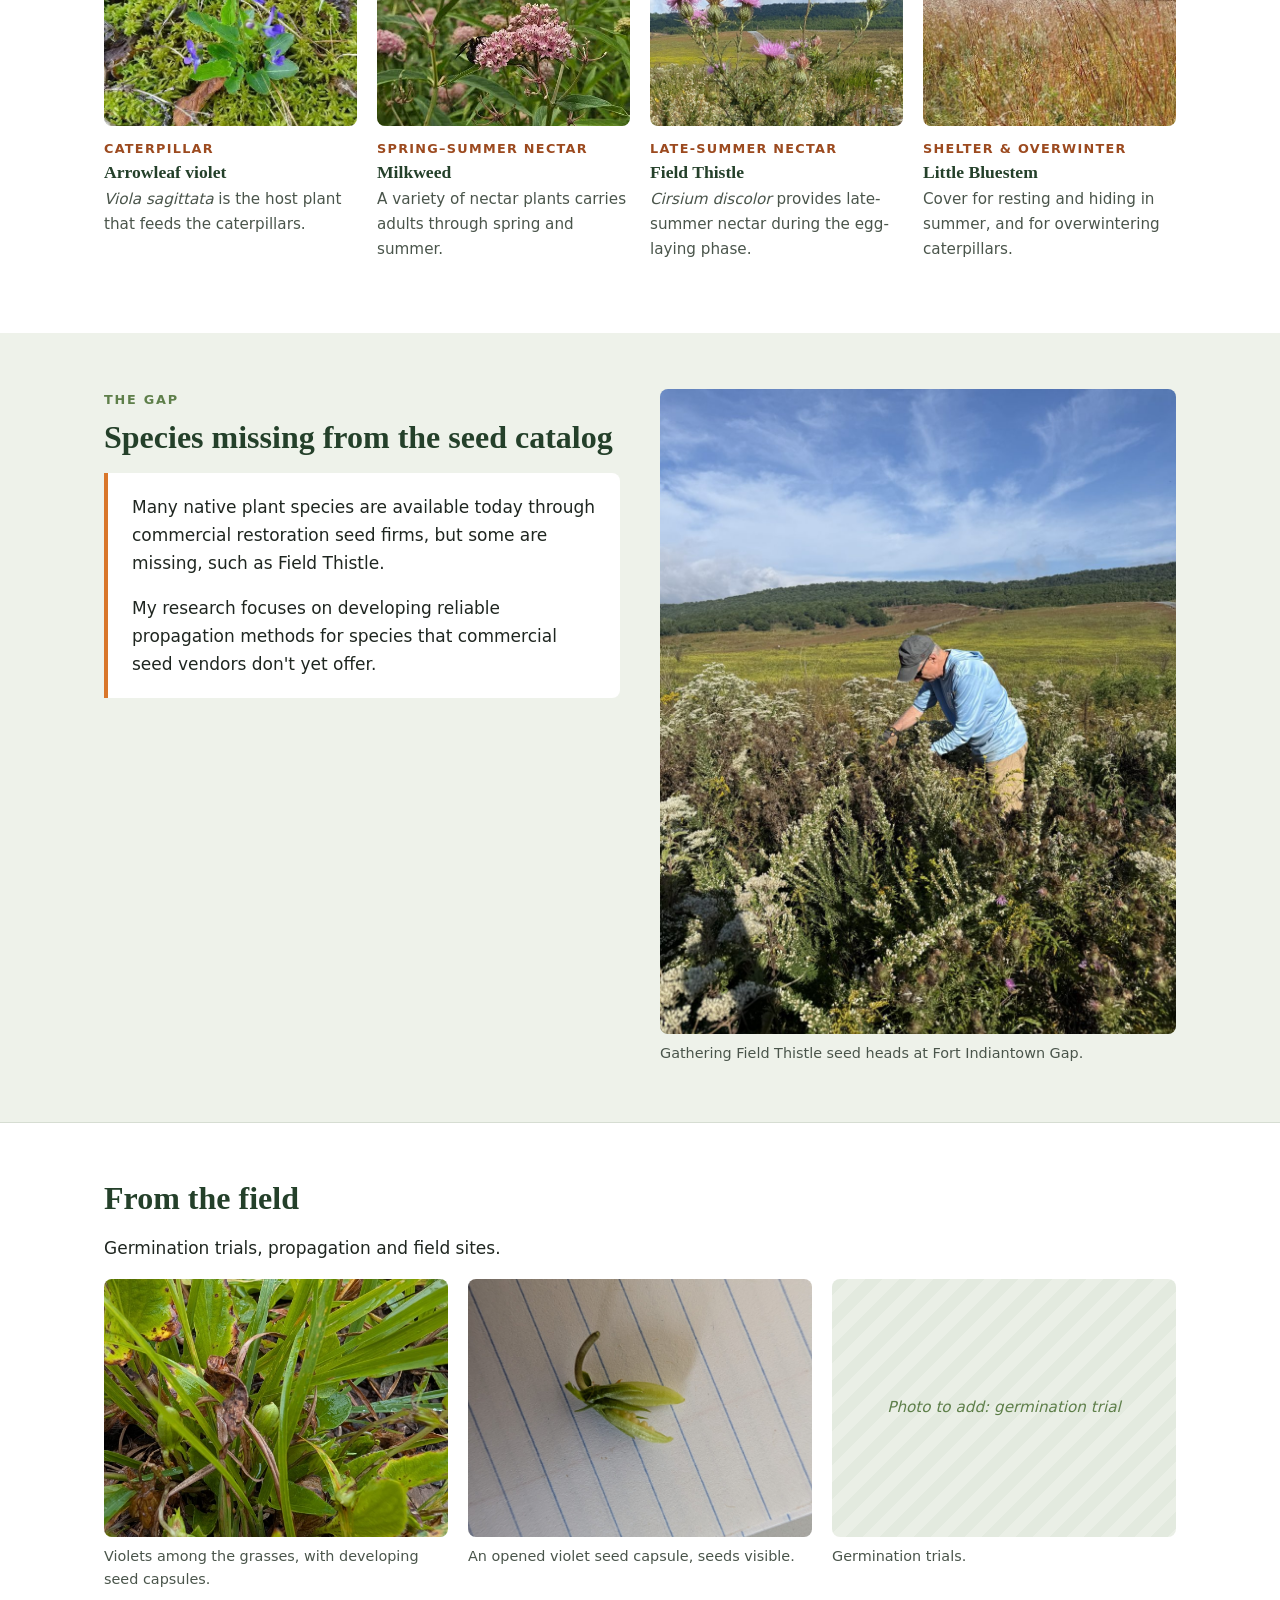
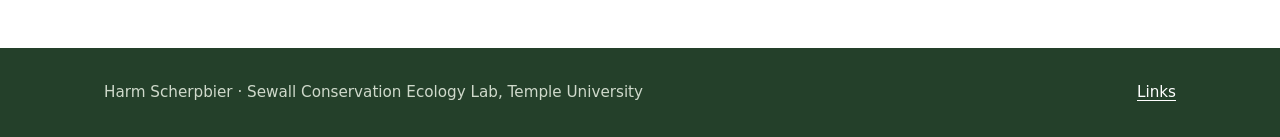
==== commit 86f3c0b3: "Add Research overview and future direction to research page Co-Authored-By: Claude Opus 5.5 <noreply" ====
--- a/research.html
+++ b/research.html
@@ -36,6 +36,19 @@
         <p class="lede">A diverse plant layer supports vertebrate and invertebrate animals in every phase of their life cycle. Restoration succeeds when that layer is complete.</p>
       </div>
     </div>
+
+    <section>
+      <div class="wrap">
+        <div class="prose">
+        <h2>Research</h2>
+        <p>Harm Scherpbier is a PhD Student at Temple University, in the Sewall Lab of Conservation Biology, at the Temple Ambler Field Station. His research objectives are large-landscape restoration and conservation ecology, with a focus on botany and the plant-layer, as the foundation to support maximum biodiversity in plants, invertebrates, and vertebrates.</p>
+        <p>My research centers on re-introduction of the Eastern Regal Fritillary (<em>Speyeria idalia</em>), from its only remaining current location at Fort Indiantown Gap, Pennsylvania, to other suitable areas. This involves identification, qualification, restoration and preparation of target sites, creating long-term restoration and management plans, and ultimately re-introduction, management and tracking of the butterfly.</p>
+        <p>In preparation for reintroduction, we study and formalize propagation and introduction of key plant species in support of the Eastern Regal Fritillary – including the Arrowleaf Violet (<em>Viola sagittata</em>), which is the host plant for caterpillars, and Field Thistle (<em>Cirsium discolor</em>), the late-season nectar source for adult butterflies during their egg-laying phase. We use the Temple Ambler Field Station for experiments in growing these two critical plants in preparation for large-scale production and use in site preparation.</p>
+        <h3 style="margin-top:1.6em">Future Direction of Research</h3>
+        <p>My research aims to develop strategies for large landscape restoration and rewilding projects. With the expectation that large tracts of lands will become available for restoration, through regional population declines and farmland abandonment, we need to be ready for well-managed large-scale restoration projects. These projects need to benefit the climate, the region’s native species (plants and animals), and restore the land, as much as possible, to its pre-industrial natural state. This can only happen with significant and well-directed human intervention, both initial and on-going. My research will develop long-range strategies and methods for rewilding America.</p>
+      </div>
+      </div>
+    </section>
 
     <section>
       <div class="wrap">
